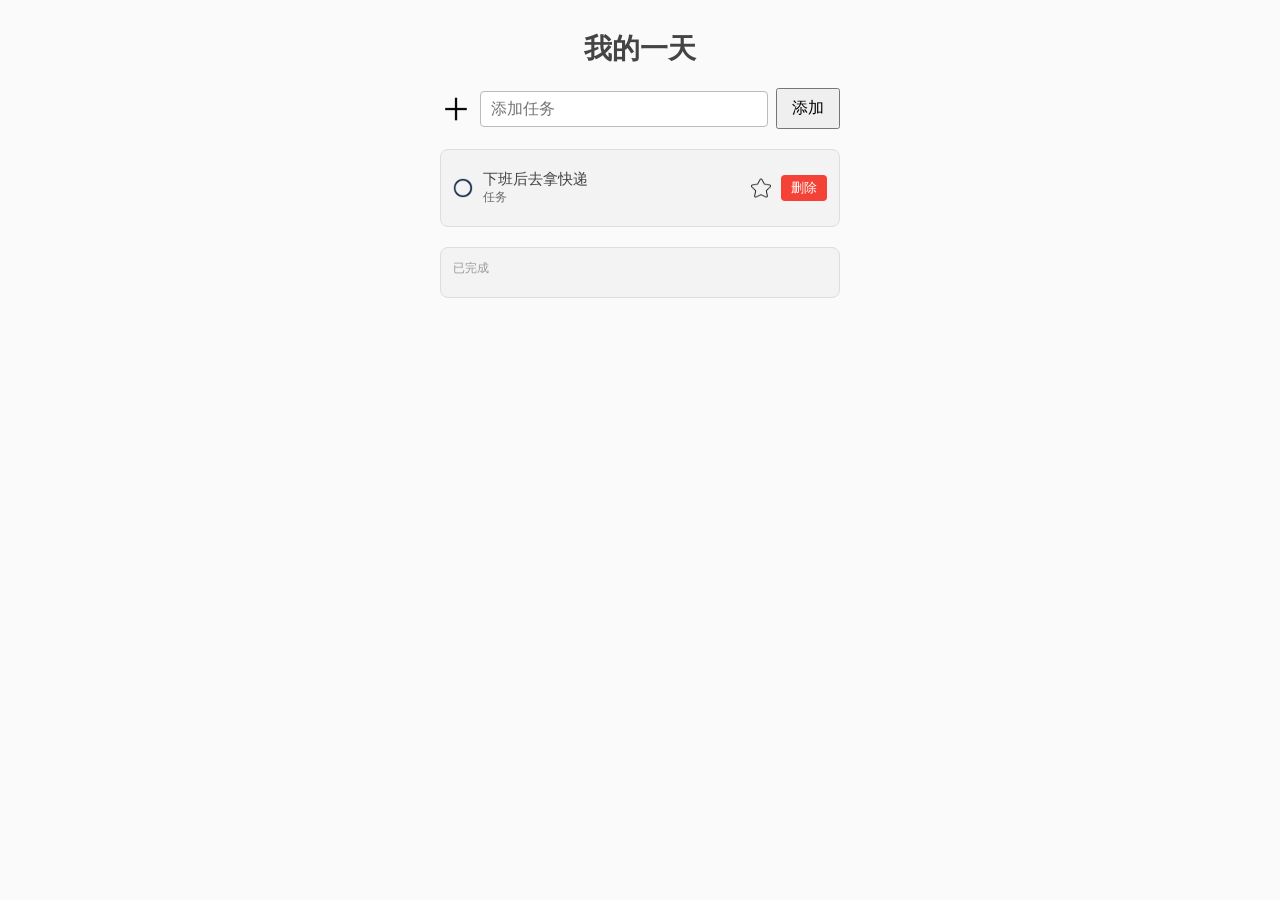
==== index.html @ 89dd8a45 "Update and rename todo.html to index.html" ====
<!DOCTYPE html>
<html lang="zh-CN">
<head>
  <meta charset="UTF-8">
  <meta name="viewport" content="width=device-width, initial-scale=1.0">
  <title>我的一天</title>
  <link rel="stylesheet" href="todo.css">
</head>
<body>
  <div class="container">
    <h1>我的一天</h1>

    <!-- 新增任务 -->
    <div class="new-task">
      <img class="todo-plus-icon" src="plus.png" alt="">
      <input type="text" placeholder="添加任务">
      <button class="add-btn">添加</button>
    </div>

    <!-- 待办 -->
    <div class="todo-list card">
      <div class="todo-item">
        <div class="todo-item-icon">
          <img class="todo-icon" src="circle.png" alt="">
        </div>
        <div class="todo-content">
          <div class="todo-text">下班后去拿快递</div>
          <div class="todo-type">任务</div>
        </div>
        <div class="todo-star-icon">
          <img class="star-icon" src="star-empty.png" alt="">
        </div>
        <button class="del-btn">删除</button>
      </div>
    </div>

    <!-- 已完成 -->
    <div class="done-list card"></div>
  </div>

  <!-- 模板 -->
  <div class="todo-template">
    <div class="todo-item">
      <div class="todo-item-icon">
        <img class="todo-icon" src="circle.png" alt="">
      </div>
      <div class="todo-content">
        <div class="todo-text"></div>
        <div class="todo-type">任务</div>
      </div>
      <div class="todo-star-icon">
        <img class="star-icon" src="star-empty.png" alt="">
      </div>
      <button class="del-btn">删除</button>
    </div>
  </div>

  <script src="todo.js"></script>
</body>
</html>
---- todo.css ----
/* ---------- 基础 ---------- */
body {
  margin: 0;
  font-family: -apple-system, BlinkMacSystemFont, "Segoe UI", Roboto, "Helvetica Neue", Arial;
  color: #444;
  background: #fafafa;
}

.container {
  width: 400px;
  margin: 30px auto;
}

h1 {
  margin: 0 0 20px;
  font-size: 28px;
  text-align: center;
}

/* 新增任务区 */
.new-task {
  display: flex;
  align-items: center;
  margin-bottom: 20px;
}

.todo-plus-icon {
  width: 32px;
  height: 32px;
  margin-right: 8px;
}

.new-task input {
  border: 1px solid #bbb;
  border-radius: 4px;
  padding: 8px 10px;
  font-size: 16px; /* 输入文字变大 */
  flex: 1;
  outline: none;
}

.add-btn {
  margin-left: 8px;
  padding: 8px 14px;
  font-size: 16px; /* 按钮稍大 */
  cursor: pointer;
}

/* 灰色大方框卡片 */
.card {
  background: #f3f3f3;
  border: 1px solid #ddd;
  border-radius: 8px;
  padding: 12px;
  margin-bottom: 20px;
}

/* 任务项 */
.todo-item {
  display: flex;
  align-items: center;
  padding: 8px 0;
  border-bottom: 1px solid #e0e0e0;
}
.todo-item:last-child {
  border-bottom: none;
}

.todo-item-icon,
.todo-star-icon {
  display: flex;
  align-items: center;
}

.todo-icon,
.star-icon {
  width: 20px;
  height: 20px;
  cursor: pointer;
}

.todo-content {
  flex: 1;
  padding-left: 10px;
}

.todo-text {
  font-size: 15px;
}

.todo-type {
  font-size: 12px;
  color: #6b6a6a;
}

/* 删除按钮 */
.del-btn {
  margin-left: 10px; /* 与星星隔开 */
  padding: 4px 10px;
  font-size: 13px;
  color: #fff;
  background: #f44336;
  border: none;
  border-radius: 4px;
  cursor: pointer;
}

/* 已完成区域 */
.done-list::before {
  content: "已完成";
  display: block;
  font-size: 12px;
  color: #999;
  margin-bottom: 8px;
}

.todo-text[style*="line-through"] {
  color: #bbb;
}

/* 隐藏模板 */
.todo-template {
  display: none;
}
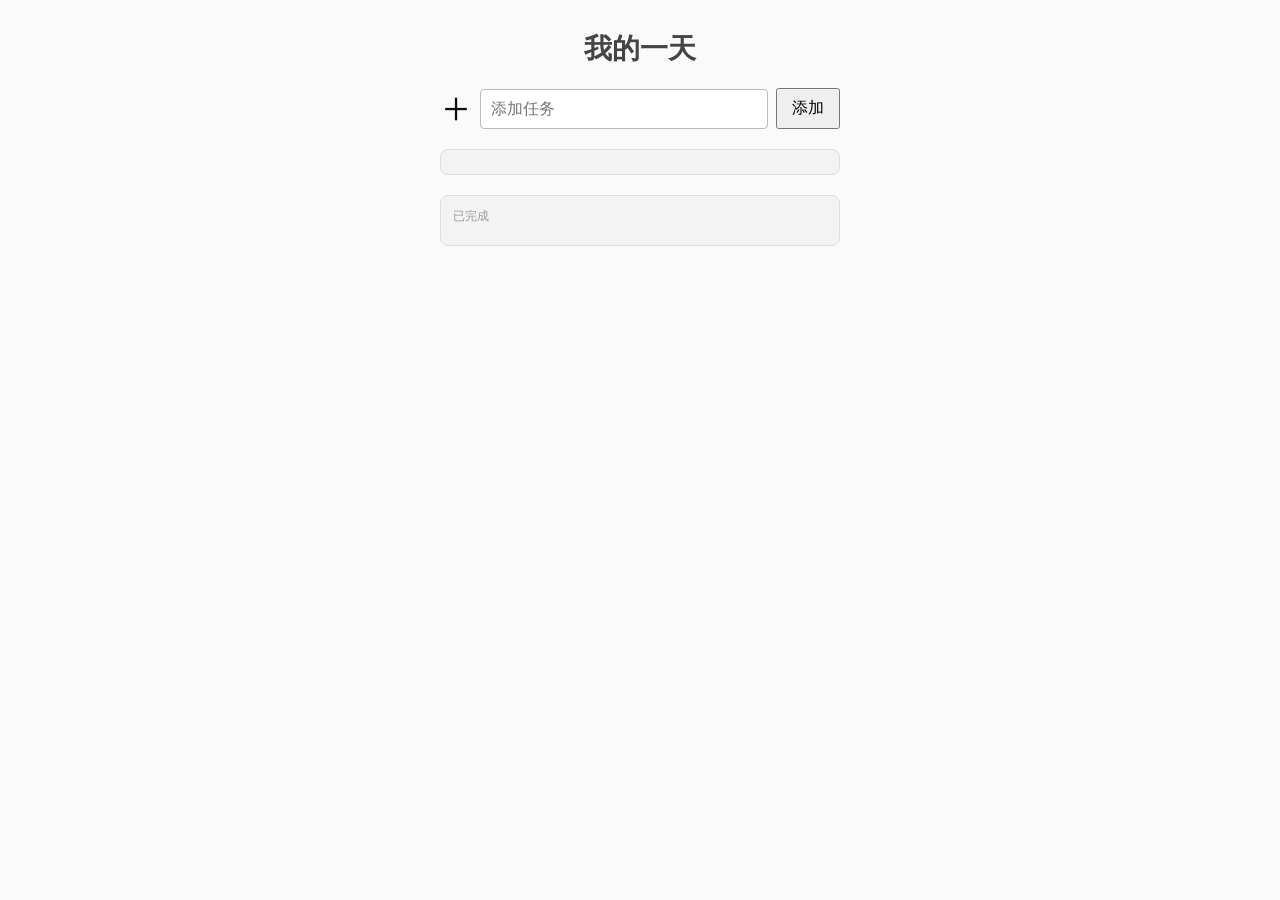
==== commit 64c92af5: "优化HTML结构" ====
--- a/index.html
+++ b/index.html
@@ -17,24 +17,10 @@
       <button class="add-btn">添加</button>
     </div>
 
-    <!-- 待办 -->
-    <div class="todo-list card">
-      <div class="todo-item">
-        <div class="todo-item-icon">
-          <img class="todo-icon" src="circle.png" alt="">
-        </div>
-        <div class="todo-content">
-          <div class="todo-text">下班后去拿快递</div>
-          <div class="todo-type">任务</div>
-        </div>
-        <div class="todo-star-icon">
-          <img class="star-icon" src="star-empty.png" alt="">
-        </div>
-        <button class="del-btn">删除</button>
-      </div>
-    </div>
+    <!-- 待办（初始空） -->
+    <div class="todo-list card"></div>
 
-    <!-- 已完成 -->
+    <!-- 已完成（初始空） -->
     <div class="done-list card"></div>
   </div>
 
--- a/todo.css
+++ b/todo.css
@@ -1,14 +1,15 @@
-/* ---------- 基础 ---------- */
+/* 统一字体 */
 body {
   margin: 0;
-  font-family: -apple-system, BlinkMacSystemFont, "Segoe UI", Roboto, "Helvetica Neue", Arial;
+  font-family: "Microsoft YaHei", sans-serif;
   color: #444;
   background: #fafafa;
 }
 
 .container {
-  width: 400px;
+  max-width: 400px;
   margin: 30px auto;
+  padding: 0 10px;
 }
 
 h1 {
@@ -17,36 +18,33 @@
   text-align: center;
 }
 
-/* 新增任务区 */
+/* 新增任务 */
 .new-task {
   display: flex;
   align-items: center;
   margin-bottom: 20px;
 }
-
+.new-task input {
+  flex: 1;
+  padding: 10px;
+  font-size: 16px;
+  border: 1px solid #bbb;
+  border-radius: 4px;
+  outline: none;
+}
+.add-btn {
+  margin-left: 8px;
+  padding: 8px 14px;
+  font-size: 16px;
+  cursor: pointer;
+}
 .todo-plus-icon {
   width: 32px;
   height: 32px;
   margin-right: 8px;
 }
 
-.new-task input {
-  border: 1px solid #bbb;
-  border-radius: 4px;
-  padding: 8px 10px;
-  font-size: 16px; /* 输入文字变大 */
-  flex: 1;
-  outline: none;
-}
-
-.add-btn {
-  margin-left: 8px;
-  padding: 8px 14px;
-  font-size: 16px; /* 按钮稍大 */
-  cursor: pointer;
-}
-
-/* 灰色大方框卡片 */
+/* 灰色卡片 */
 .card {
   background: #f3f3f3;
   border: 1px solid #ddd;
@@ -65,39 +63,32 @@
 .todo-item:last-child {
   border-bottom: none;
 }
-
 .todo-item-icon,
 .todo-star-icon {
   display: flex;
   align-items: center;
 }
-
 .todo-icon,
 .star-icon {
   width: 20px;
   height: 20px;
   cursor: pointer;
 }
-
 .todo-content {
   flex: 1;
   padding-left: 10px;
 }
-
 .todo-text {
   font-size: 15px;
 }
-
 .todo-type {
   font-size: 12px;
   color: #6b6a6a;
 }
-
-/* 删除按钮 */
 .del-btn {
-  margin-left: 10px; /* 与星星隔开 */
+  margin-left: 10px;
   padding: 4px 10px;
-  font-size: 13px;
+  font-size: 12px;
   color: #fff;
   background: #f44336;
   border: none;
@@ -113,7 +104,6 @@
   color: #999;
   margin-bottom: 8px;
 }
-
 .todo-text[style*="line-through"] {
   color: #bbb;
 }
@@ -121,4 +111,15 @@
 /* 隐藏模板 */
 .todo-template {
   display: none;
-}+}
+
+/* ---------- 响应式 ---------- */
+@media (max-width: 600px) {
+  .container {
+    max-width: 100%;
+    margin: 20px 10px;
+  }
+  h1 {
+    font-size: 24px;
+  }
+}
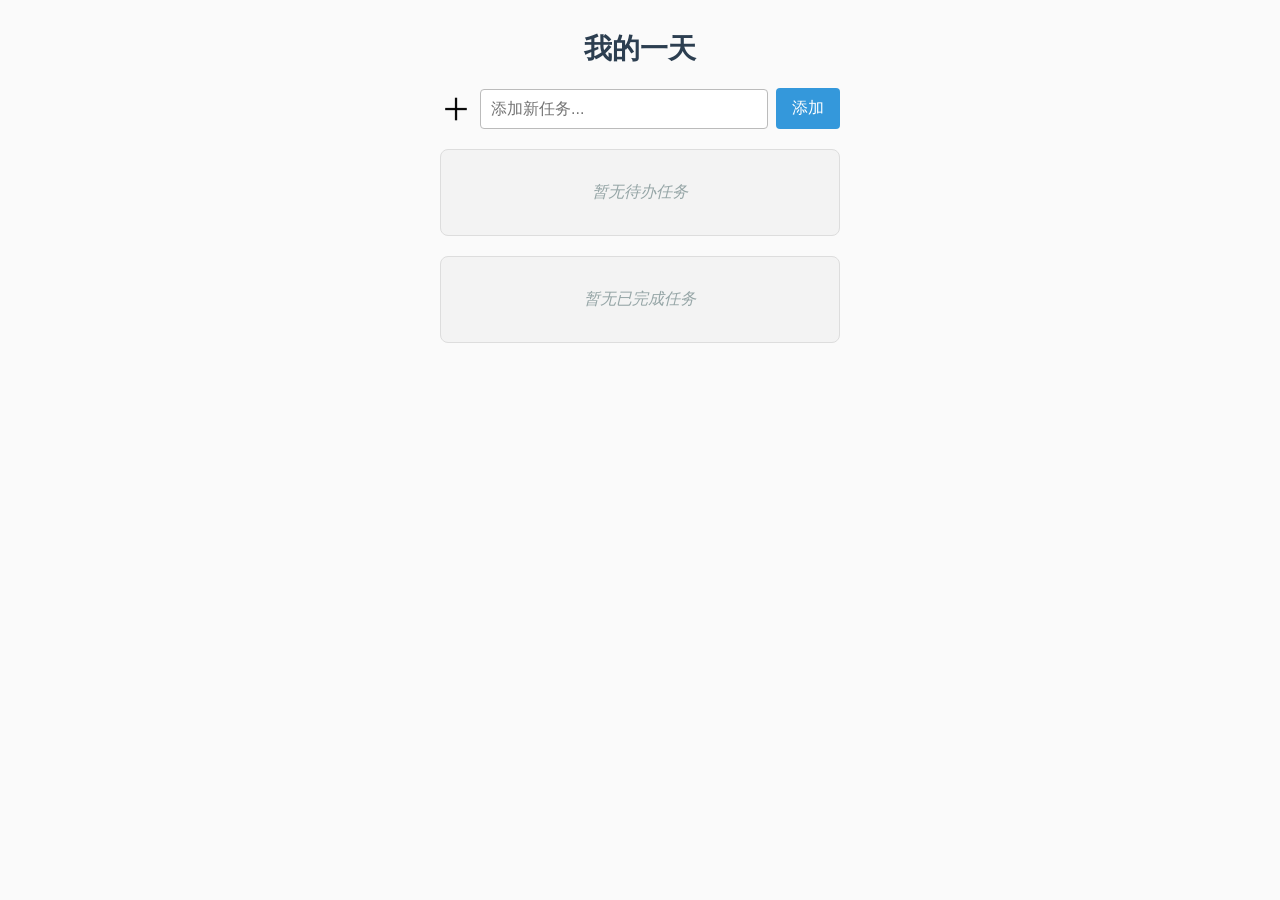
==== commit 8f60c48f: "优化HTML结构" ====
--- a/index.html
+++ b/index.html
@@ -3,7 +3,7 @@
 <head>
   <meta charset="UTF-8">
   <meta name="viewport" content="width=device-width, initial-scale=1.0">
-  <title>我的一天</title>
+  <title>我的一天 - 待办事项</title>
   <link rel="stylesheet" href="todo.css">
 </head>
 <body>
@@ -12,32 +12,19 @@
 
     <!-- 新增任务 -->
     <div class="new-task">
-      <img class="todo-plus-icon" src="plus.png" alt="">
-      <input type="text" placeholder="添加任务">
-      <button class="add-btn">添加</button>
+      <img class="todo-plus-icon" src="plus.png" alt="添加">
+      <input type="text" placeholder="添加新任务..." id="taskInput">
+      <button class="add-btn" id="addBtn">添加</button>
     </div>
 
-    <!-- 待办（初始空） -->
-    <div class="todo-list card"></div>
+    <!-- 待办 -->
+    <div class="todo-list card" id="todoList">
+      <div class="empty-state">暂无待办任务</div>
+    </div>
 
-    <!-- 已完成（初始空） -->
-    <div class="done-list card"></div>
-  </div>
-
-  <!-- 模板 -->
-  <div class="todo-template">
-    <div class="todo-item">
-      <div class="todo-item-icon">
-        <img class="todo-icon" src="circle.png" alt="">
-      </div>
-      <div class="todo-content">
-        <div class="todo-text"></div>
-        <div class="todo-type">任务</div>
-      </div>
-      <div class="todo-star-icon">
-        <img class="star-icon" src="star-empty.png" alt="">
-      </div>
-      <button class="del-btn">删除</button>
+    <!-- 已完成 -->
+    <div class="done-list card" id="doneList">
+      <div class="empty-state">暂无已完成任务</div>
     </div>
   </div>
 
--- a/todo.css
+++ b/todo.css
@@ -16,6 +16,7 @@
   margin: 0 0 20px;
   font-size: 28px;
   text-align: center;
+  color: #2c3e50;
 }
 
 /* 新增任务 */
@@ -31,12 +32,24 @@
   border: 1px solid #bbb;
   border-radius: 4px;
   outline: none;
+  transition: border 0.3s;
+}
+.new-task input:focus {
+  border-color: #3498db;
 }
 .add-btn {
   margin-left: 8px;
-  padding: 8px 14px;
+  padding: 10px 16px;
   font-size: 16px;
   cursor: pointer;
+  background: #3498db;
+  color: white;
+  border: none;
+  border-radius: 4px;
+  transition: background 0.3s;
+}
+.add-btn:hover {
+  background: #2980b9;
 }
 .todo-plus-icon {
   width: 32px;
@@ -51,75 +64,90 @@
   border-radius: 8px;
   padding: 12px;
   margin-bottom: 20px;
+  min-height: 50px;
 }
 
 /* 任务项 */
 .todo-item {
   display: flex;
   align-items: center;
-  padding: 8px 0;
+  padding: 12px 0;
   border-bottom: 1px solid #e0e0e0;
+  transition: background 0.2s;
+}
+.todo-item:hover {
+  background: rgba(0,0,0,0.03);
 }
 .todo-item:last-child {
   border-bottom: none;
 }
-.todo-item-icon,
-.todo-star-icon {
-  display: flex;
-  align-items: center;
+
+.todo-icon {
+  width: 20px;
+  height: 20px;
+  cursor: pointer;
+  margin-right: 12px;
 }
-.todo-icon,
+
+.todo-content {
+  flex: 1;
+}
+
+.todo-text {
+  font-size: 16px;
+  margin-bottom: 4px;
+}
+
+.todo-type {
+  font-size: 12px;
+  color: #7f8c8d;
+}
+
 .star-icon {
   width: 20px;
   height: 20px;
   cursor: pointer;
+  margin: 0 12px;
 }
-.todo-content {
-  flex: 1;
-  padding-left: 10px;
-}
-.todo-text {
-  font-size: 15px;
-}
-.todo-type {
-  font-size: 12px;
-  color: #6b6a6a;
-}
+
 .del-btn {
-  margin-left: 10px;
-  padding: 4px 10px;
-  font-size: 12px;
-  color: #fff;
-  background: #f44336;
+  background: #e74c3c;
+  color: white;
   border: none;
   border-radius: 4px;
+  padding: 6px 12px;
   cursor: pointer;
+  font-size: 12px;
+  transition: background 0.3s;
+}
+.del-btn:hover {
+  background: #c0392b;
 }
 
-/* 已完成区域 */
-.done-list::before {
-  content: "已完成";
-  display: block;
-  font-size: 12px;
-  color: #999;
-  margin-bottom: 8px;
-}
-.todo-text[style*="line-through"] {
-  color: #bbb;
+/* 空状态提示 */
+.empty-state {
+  text-align: center;
+  color: #95a5a6;
+  padding: 20px;
+  font-style: italic;
 }
 
-/* 隐藏模板 */
-.todo-template {
-  display: none;
-}
-
-/* ---------- 响应式 ---------- */
-@media (max-width: 600px) {
+/* 响应式调整 */
+@media (max-width: 480px) {
   .container {
-    max-width: 100%;
-    margin: 20px 10px;
+    margin: 15px auto;
   }
   h1 {
     font-size: 24px;
   }
+  .new-task {
+    flex-direction: column;
+    align-items: stretch;
+  }
+  .new-task input {
+    margin-bottom: 10px;
+  }
+  .add-btn {
+    margin-left: 0;
+  }
 }
